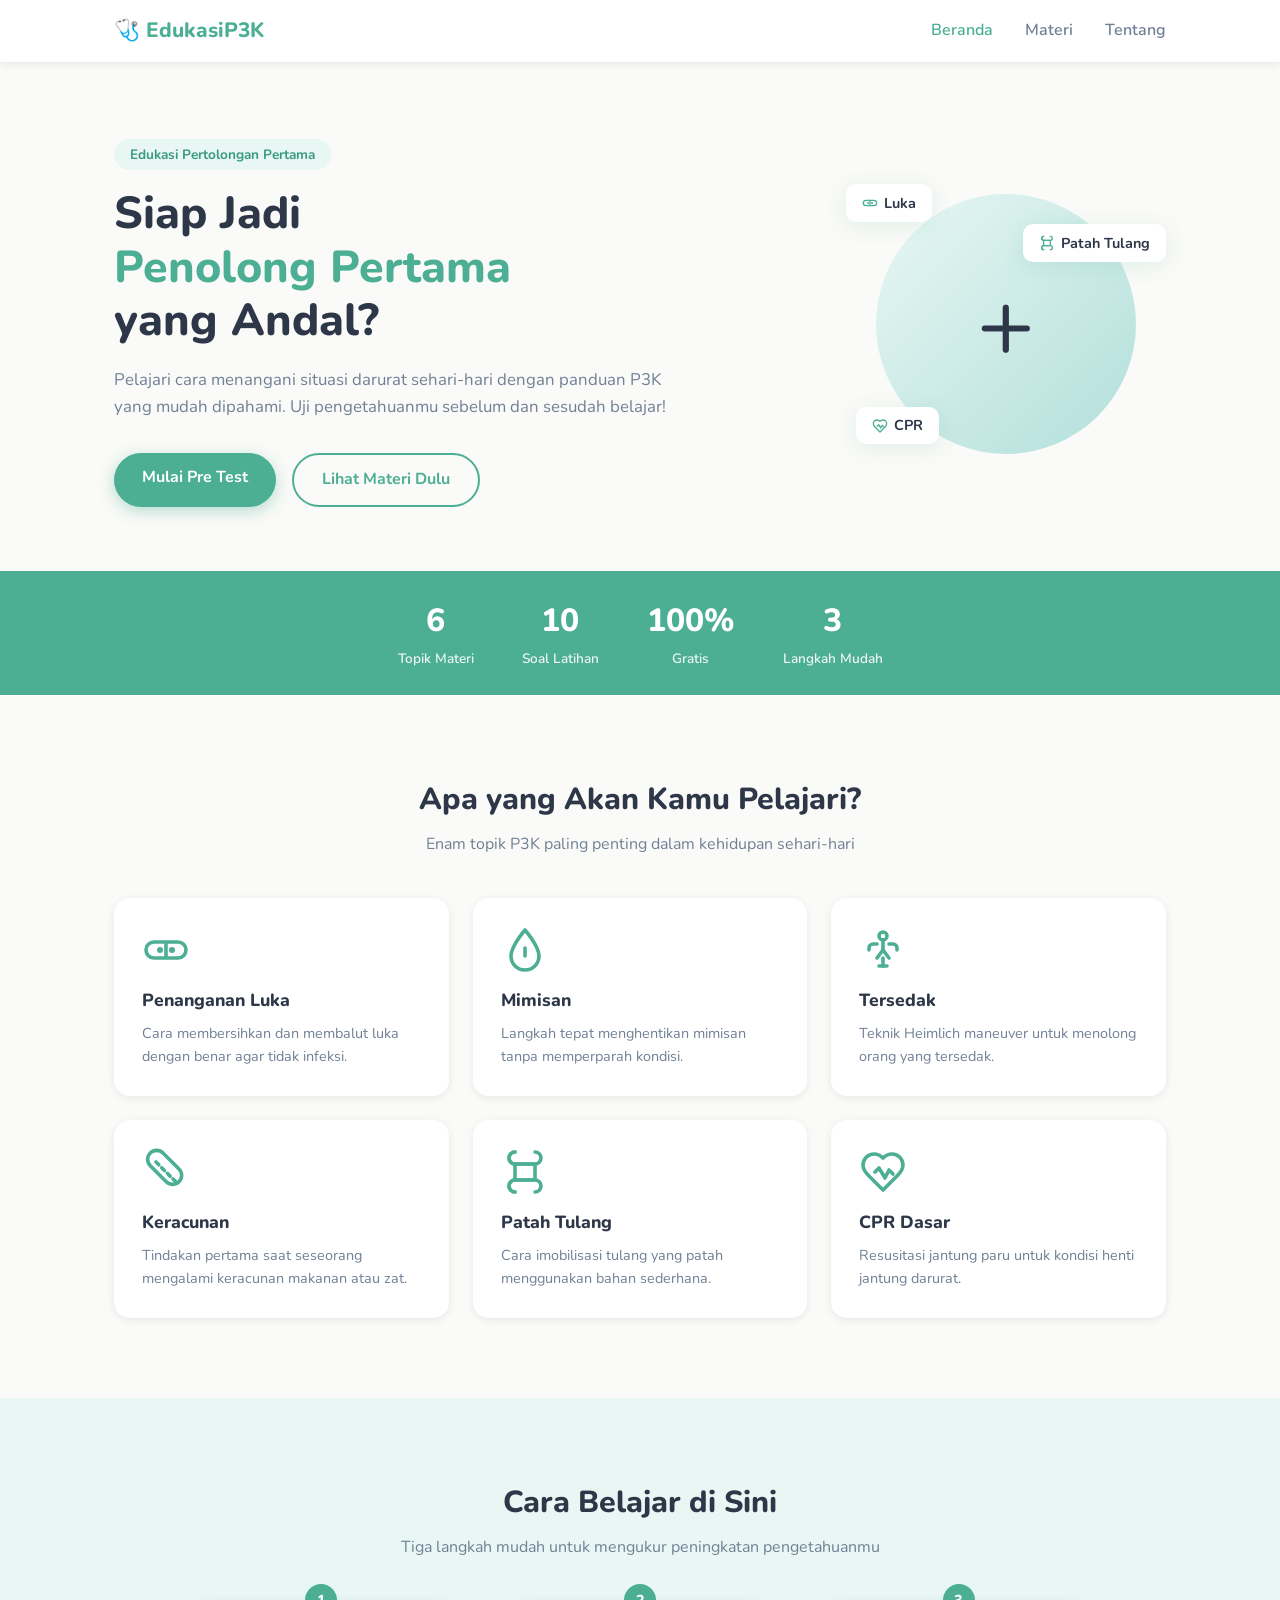
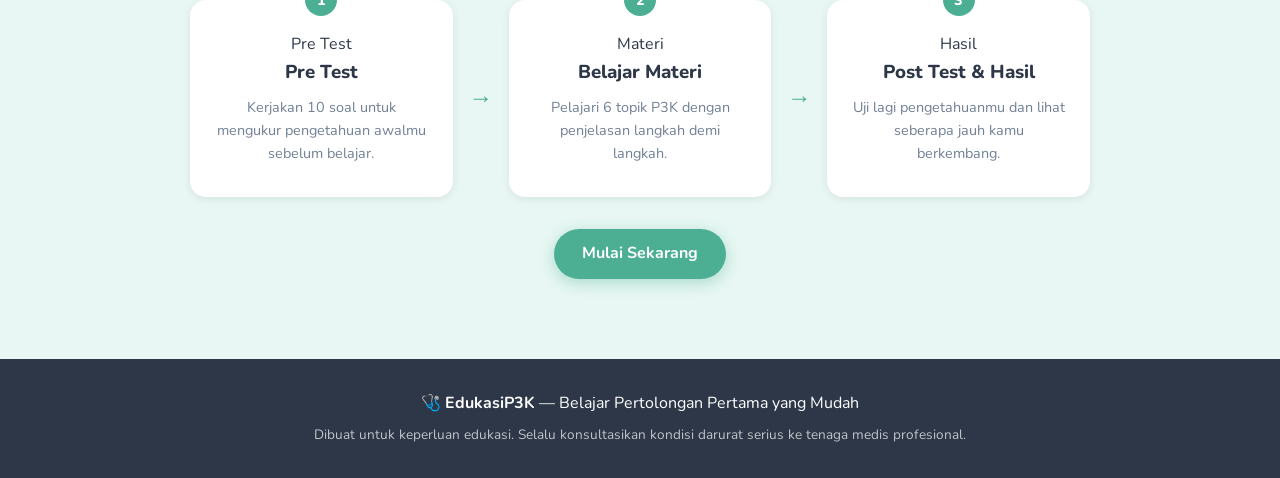
==== index.html @ 491ffc43 "first commit" ====
<!DOCTYPE html>
<html lang="id">
<head>
  <meta charset="UTF-8" />
  <meta name="viewport" content="width=device-width, initial-scale=1.0" />
  <title>EdukasiP3K – Belajar Pertolongan Pertama</title>
  <link rel="preconnect" href="https://fonts.googleapis.com" />
  <link href="https://fonts.googleapis.com/css2?family=Nunito:wght@400;600;700;800&display=swap" rel="stylesheet" />
  <link rel="stylesheet" href="style.css" />
</head>
<body>
  <nav class="navbar">
    <div class="nav-container">
      <a href="index.html" class="nav-logo">🩺 EdukasiP3K</a>
      <ul class="nav-menu">
        <li><a href="index.html" class="active">Beranda</a></li>
        <li><a href="materi.html">Materi</a></li>
        <li><a href="#tentang">Tentang</a></li>
      </ul>
      <button class="hamburger" onclick="toggleMenu()">&#9776;</button>
    </div>
  </nav>

  <section class="hero">
    <div class="hero-content">
      <span class="hero-badge">Edukasi Pertolongan Pertama</span>
      <h1>Siap Jadi<br /><span class="highlight">Penolong Pertama</span><br />yang Andal?</h1>
      <p>Pelajari cara menangani situasi darurat sehari-hari dengan panduan P3K yang mudah dipahami. Uji pengetahuanmu sebelum dan sesudah belajar!</p>
      <div class="hero-actions">
        <a href="pretest.html" class="btn btn-primary">Mulai Pre Test</a>
        <a href="materi.html" class="btn btn-outline">Lihat Materi Dulu</a>
      </div>
    </div>
    <div class="hero-illustration">
      <div class="illus-circle">
        <span class="illus-emoji">+</span>
      </div>
      <div class="floating-card card-1">
        <svg xmlns="http://www.w3.org/2000/svg" width="16" height="16" viewBox="0 0 24 24" fill="none" stroke="currentColor" stroke-width="2" stroke-linecap="round" stroke-linejoin="round"><rect x="2" y="8" width="20" height="8" rx="4"/><line x1="9" y1="12" x2="9.01" y2="12" stroke-width="3"/><line x1="15" y1="12" x2="15.01" y2="12" stroke-width="3"/><line x1="12" y1="9" x2="12" y2="15"/></svg>
        Luka
      </div>
      <div class="floating-card card-2">
        <svg xmlns="http://www.w3.org/2000/svg" width="16" height="16" viewBox="0 0 24 24" fill="none" stroke="currentColor" stroke-width="2" stroke-linecap="round" stroke-linejoin="round"><path d="M19 14c1.49-1.46 3-3.21 3-5.5A5.5 5.5 0 0 0 16.5 3c-1.76 0-3 .5-4.5 2-1.5-1.5-2.74-2-4.5-2A5.5 5.5 0 0 0 2 8.5c0 2.3 1.5 4.05 3 5.5l7 7z"/><polyline points="8 12 10 10 13 15 15 11 17 13"/></svg>
        CPR
      </div>
      <div class="floating-card card-3">
        <svg xmlns="http://www.w3.org/2000/svg" width="16" height="16" viewBox="0 0 24 24" fill="none" stroke="currentColor" stroke-width="2" stroke-linecap="round" stroke-linejoin="round"><path d="M17 2a3 3 0 0 1 0 6H7a3 3 0 0 1 0-6"/><path d="M7 2a3 3 0 0 0 0 6"/><path d="M17 22a3 3 0 0 0 0-6H7a3 3 0 0 0 0 6"/><path d="M7 22a3 3 0 0 1 0-6"/><rect x="7" y="8" width="10" height="8" rx="1"/></svg>
        Patah Tulang
      </div>
    </div>
  </section>

  <section class="stats-bar">
    <div class="stat-item"><span class="stat-num">6</span><span class="stat-label">Topik Materi</span></div>
    <div class="stat-item"><span class="stat-num">10</span><span class="stat-label">Soal Latihan</span></div>
    <div class="stat-item"><span class="stat-num">100%</span><span class="stat-label">Gratis</span></div>
    <div class="stat-item"><span class="stat-num">3</span><span class="stat-label">Langkah Mudah</span></div>
  </section>

  <section class="features" id="tentang">
    <div class="section-header">
      <h2>Apa yang Akan Kamu Pelajari?</h2>
      <p>Enam topik P3K paling penting dalam kehidupan sehari-hari</p>
    </div>
    <div class="feature-grid">
      <div class="feature-card">
        <div class="feature-icon">
          <!-- Bandage / wound -->
          <svg xmlns="http://www.w3.org/2000/svg" viewBox="0 0 24 24" fill="none" stroke="currentColor" stroke-width="1.8" stroke-linecap="round" stroke-linejoin="round">
            <rect x="2" y="8" width="20" height="8" rx="4"/>
            <line x1="9" y1="12" x2="9.01" y2="12" stroke-width="3"/>
            <line x1="15" y1="12" x2="15.01" y2="12" stroke-width="3"/>
            <line x1="12" y1="9" x2="12" y2="15"/>
          </svg>
        </div>
        <h3>Penanganan Luka</h3>
        <p>Cara membersihkan dan membalut luka dengan benar agar tidak infeksi.</p>
      </div>
      <div class="feature-card">
        <div class="feature-icon">
          <!-- Droplet / nose bleed -->
          <svg xmlns="http://www.w3.org/2000/svg" viewBox="0 0 24 24" fill="none" stroke="currentColor" stroke-width="1.8" stroke-linecap="round" stroke-linejoin="round">
            <path d="M12 2C12 2 5 10 5 15a7 7 0 0 0 14 0C19 10 12 2 12 2z"/>
            <path d="M12 15v-4"/>
          </svg>
        </div>
        <h3>Mimisan</h3>
        <p>Langkah tepat menghentikan mimisan tanpa memperparah kondisi.</p>
      </div>
      <div class="feature-card">
        <div class="feature-icon">
          <!-- Airway / choking person -->
          <svg xmlns="http://www.w3.org/2000/svg" viewBox="0 0 24 24" fill="none" stroke="currentColor" stroke-width="1.8" stroke-linecap="round" stroke-linejoin="round">
            <circle cx="12" cy="5" r="2"/>
            <path d="M12 7v5l-3 4"/>
            <path d="M12 12l3 4"/>
            <path d="M9 9H7a2 2 0 0 0-2 2v1"/>
            <path d="M15 9h2a2 2 0 0 1 2 2v1"/>
            <path d="M10 20h4"/>
            <path d="M12 16v4"/>
          </svg>
        </div>
        <h3>Tersedak</h3>
        <p>Teknik Heimlich maneuver untuk menolong orang yang tersedak.</p>
      </div>
      <div class="feature-card">
        <div class="feature-icon">
          <!-- Pill / poison -->
          <svg xmlns="http://www.w3.org/2000/svg" viewBox="0 0 24 24" fill="none" stroke="currentColor" stroke-width="1.8" stroke-linecap="round" stroke-linejoin="round">
            <path d="M10.5 2.5a4.5 4.5 0 0 0-6.364 6.364l8 8a4.5 4.5 0 0 0 6.364-6.364z"/>
            <line x1="7" y1="7" x2="17" y2="17" stroke-dasharray="2 2"/>
          </svg>
        </div>
        <h3>Keracunan</h3>
        <p>Tindakan pertama saat seseorang mengalami keracunan makanan atau zat.</p>
      </div>
      <div class="feature-card">
        <div class="feature-icon">
          <!-- Bone -->
          <svg xmlns="http://www.w3.org/2000/svg" viewBox="0 0 24 24" fill="none" stroke="currentColor" stroke-width="1.8" stroke-linecap="round" stroke-linejoin="round">
            <path d="M17 2a3 3 0 0 1 0 6H7a3 3 0 0 1 0-6"/>
            <path d="M7 2a3 3 0 0 0 0 6"/>
            <path d="M17 22a3 3 0 0 0 0-6H7a3 3 0 0 0 0 6"/>
            <path d="M7 22a3 3 0 0 1 0-6"/>
            <rect x="7" y="8" width="10" height="8" rx="1"/>
          </svg>
        </div>
        <h3>Patah Tulang</h3>
        <p>Cara imobilisasi tulang yang patah menggunakan bahan sederhana.</p>
      </div>
      <div class="feature-card">
        <div class="feature-icon">
          <!-- Heart pulse / CPR -->
          <svg xmlns="http://www.w3.org/2000/svg" viewBox="0 0 24 24" fill="none" stroke="currentColor" stroke-width="1.8" stroke-linecap="round" stroke-linejoin="round">
            <path d="M19 14c1.49-1.46 3-3.21 3-5.5A5.5 5.5 0 0 0 16.5 3c-1.76 0-3 .5-4.5 2-1.5-1.5-2.74-2-4.5-2A5.5 5.5 0 0 0 2 8.5c0 2.3 1.5 4.05 3 5.5l7 7z"/>
            <polyline points="8 12 10 10 13 15 15 11 17 13"/>
          </svg>
        </div>
        <h3>CPR Dasar</h3>
        <p>Resusitasi jantung paru untuk kondisi henti jantung darurat.</p>
      </div>
    </div>
  </section>

  <section class="flow-section">
    <div class="section-header">
      <h2>Cara Belajar di Sini</h2>
      <p>Tiga langkah mudah untuk mengukur peningkatan pengetahuanmu</p>
    </div>
    <div class="flow-steps">
      <div class="flow-step">
        <div class="step-number">1</div>
        <div class="step-icon-label">Pre Test</div>
        <h3>Pre Test</h3>
        <p>Kerjakan 10 soal untuk mengukur pengetahuan awalmu sebelum belajar.</p>
      </div>
      <div class="flow-arrow">→</div>
      <div class="flow-step">
        <div class="step-number">2</div>
        <div class="step-icon-label">Materi</div>
        <h3>Belajar Materi</h3>
        <p>Pelajari 6 topik P3K dengan penjelasan langkah demi langkah.</p>
      </div>
      <div class="flow-arrow">→</div>
      <div class="flow-step">
        <div class="step-number">3</div>
        <div class="step-icon-label">Hasil</div>
        <h3>Post Test & Hasil</h3>
        <p>Uji lagi pengetahuanmu dan lihat seberapa jauh kamu berkembang.</p>
      </div>
    </div>
    <div style="text-align:center;margin-top:2rem;">
      <a href="pretest.html" class="btn btn-primary">Mulai Sekarang</a>
    </div>
  </section>

  <footer class="footer">
    <p><strong>🩺 EdukasiP3K</strong> — Belajar Pertolongan Pertama yang Mudah</p>
    <p style="margin-top:.5rem;opacity:.7;font-size:.85rem;">Dibuat untuk keperluan edukasi. Selalu konsultasikan kondisi darurat serius ke tenaga medis profesional.</p>
  </footer>

  <script>
    function toggleMenu() {
      document.querySelector('.nav-menu').classList.toggle('open');
    }
  </script>
</body>
</html>
---- style.css ----
/* ===== RESET & BASE ===== */
*, *::before, *::after { box-sizing: border-box; margin: 0; padding: 0; }

:root {
  --green: #4CAF93;
  --green-dark: #3a9a7e;
  --green-light: #e8f7f3;
  --green-mid: #b2dfdb;
  --cream: #fafaf8;
  --white: #ffffff;
  --text: #2d3748;
  --text-light: #718096;
  --shadow: 0 4px 20px rgba(76,175,147,.15);
  --shadow-sm: 0 2px 8px rgba(0,0,0,.08);
  --radius: 16px;
  --radius-sm: 10px;
}

body {
  font-family: 'Nunito', sans-serif;
  background: var(--cream);
  color: var(--text);
  line-height: 1.6;
}

a { text-decoration: none; color: inherit; }
ul { list-style: none; }
img { max-width: 100%; }

/* ===== NAVBAR ===== */
.navbar {
  background: var(--white);
  box-shadow: var(--shadow-sm);
  position: sticky; top: 0; z-index: 100;
}
.nav-container {
  max-width: 1100px; margin: 0 auto;
  display: flex; align-items: center; justify-content: space-between;
  padding: .9rem 1.5rem;
}
.nav-logo { font-size: 1.3rem; font-weight: 800; color: var(--green); }
.nav-menu { display: flex; gap: 2rem; }
.nav-menu a { font-weight: 600; color: var(--text-light); transition: color .2s; }
.nav-menu a:hover, .nav-menu a.active { color: var(--green); }
.hamburger { display: none; background: none; border: none; font-size: 1.5rem; cursor: pointer; color: var(--text); }

@media(max-width:640px){
  .hamburger { display: block; }
  .nav-menu { display: none; flex-direction: column; position: absolute; top: 60px; left: 0; right: 0; background: var(--white); padding: 1rem 1.5rem; box-shadow: var(--shadow-sm); gap: 1rem; }
  .nav-menu.open { display: flex; }
}

/* ===== BUTTONS ===== */
.btn {
  display: inline-block; padding: .75rem 1.75rem;
  border-radius: 50px; font-weight: 700; font-size: 1rem;
  cursor: pointer; border: none; transition: all .2s; font-family: inherit;
}
.btn-primary { background: var(--green); color: var(--white); box-shadow: 0 4px 15px rgba(76,175,147,.4); }
.btn-primary:hover { background: var(--green-dark); transform: translateY(-2px); box-shadow: 0 6px 20px rgba(76,175,147,.5); }
.btn-outline { background: transparent; color: var(--green); border: 2px solid var(--green); }
.btn-outline:hover { background: var(--green-light); }
.btn-secondary { background: var(--green-light); color: var(--green-dark); }
.btn-secondary:hover { background: var(--green-mid); }
.btn:disabled { opacity: .5; cursor: not-allowed; transform: none !important; }

/* ===== HERO ===== */
.hero {
  max-width: 1100px; margin: 0 auto;
  display: flex; align-items: center; justify-content: space-between;
  gap: 2rem; padding: 5rem 1.5rem 4rem;
}
.hero-content { flex: 1; max-width: 560px; }
.hero-badge { background: var(--green-light); color: var(--green-dark); padding: .35rem 1rem; border-radius: 50px; font-size: .85rem; font-weight: 700; }
.hero-content h1 { font-size: 2.8rem; font-weight: 800; line-height: 1.2; margin: 1.2rem 0; }
.highlight { color: var(--green); }
.hero-content p { color: var(--text-light); font-size: 1.05rem; margin-bottom: 2rem; }
.hero-actions { display: flex; gap: 1rem; flex-wrap: wrap; }

.hero-illustration { position: relative; flex: 0 0 320px; height: 320px; }
.illus-circle {
  width: 260px; height: 260px; border-radius: 50%;
  background: linear-gradient(135deg, var(--green-light), var(--green-mid));
  display: flex; align-items: center; justify-content: center;
  margin: 30px auto 0;
}
.illus-emoji { font-size: 6rem; }
.floating-card {
  position: absolute; background: var(--white); border-radius: var(--radius-sm);
  padding: .45rem 1rem; font-weight: 700; font-size: .9rem;
  box-shadow: var(--shadow); animation: float 3s ease-in-out infinite;
  display: flex; align-items: center; gap: .4rem; color: var(--text);
}
.floating-card svg { color: var(--green); flex-shrink: 0; }
.card-1 { top: 20px; left: 0; animation-delay: 0s; }
.card-2 { bottom: 40px; left: 10px; animation-delay: 1s; }
.card-3 { top: 60px; right: 0; animation-delay: 2s; }
@keyframes float { 0%,100%{ transform: translateY(0); } 50%{ transform: translateY(-10px); } }

@media(max-width:768px){
  .hero { flex-direction: column; padding: 3rem 1.5rem 2rem; text-align: center; }
  .hero-content h1 { font-size: 2rem; }
  .hero-actions { justify-content: center; }
  .hero-illustration { display: none; }
}

/* ===== STATS BAR ===== */
.stats-bar {
  background: var(--green);
  display: flex; justify-content: center; gap: 3rem; flex-wrap: wrap;
  padding: 1.5rem 1.5rem;
}
.stat-item { text-align: center; color: var(--white); }
.stat-num { display: block; font-size: 2rem; font-weight: 800; }
.stat-label { font-size: .85rem; opacity: .9; font-weight: 600; }

/* ===== SECTION HEADER ===== */
.section-header { text-align: center; margin-bottom: 2.5rem; }
.section-header h2 { font-size: 1.9rem; font-weight: 800; margin-bottom: .5rem; }
.section-header p { color: var(--text-light); font-size: 1rem; }

/* ===== FEATURES ===== */
.features { max-width: 1100px; margin: 0 auto; padding: 5rem 1.5rem; }
.feature-grid { display: grid; grid-template-columns: repeat(auto-fit, minmax(260px, 1fr)); gap: 1.5rem; }
.feature-card {
  background: var(--white); border-radius: var(--radius);
  padding: 1.75rem; box-shadow: var(--shadow-sm);
  transition: transform .2s, box-shadow .2s;
}
.feature-card:hover { transform: translateY(-4px); box-shadow: var(--shadow); }
.feature-icon { width: 48px; height: 48px; margin-bottom: .75rem; color: var(--green); }
.feature-icon svg { width: 100%; height: 100%; }
.feature-card h3 { font-size: 1.1rem; font-weight: 800; margin-bottom: .5rem; }
.feature-card p { color: var(--text-light); font-size: .9rem; }

/* ===== FLOW SECTION ===== */
.flow-section { background: var(--green-light); padding: 5rem 1.5rem; }
.flow-steps {
  max-width: 900px; margin: 0 auto;
  display: flex; align-items: center; justify-content: center; gap: 1rem; flex-wrap: wrap;
}
.flow-step {
  background: var(--white); border-radius: var(--radius);
  padding: 2rem 1.5rem; text-align: center; flex: 1; min-width: 200px;
  box-shadow: var(--shadow-sm); position: relative;
}
.step-number {
  position: absolute; top: -16px; left: 50%; transform: translateX(-50%);
  background: var(--green); color: var(--white);
  width: 32px; height: 32px; border-radius: 50%;
  display: flex; align-items: center; justify-content: center;
  font-weight: 800; font-size: .9rem;
}
.step-icon { font-size: 2.2rem; margin-bottom: .75rem; }
.flow-step h3 { font-weight: 800; margin-bottom: .5rem; }
.flow-step p { color: var(--text-light); font-size: .9rem; }
.flow-arrow { font-size: 1.5rem; color: var(--green); font-weight: 800; }
@media(max-width:640px){ .flow-arrow { transform: rotate(90deg); } }

/* ===== FOOTER ===== */
.footer {
  background: var(--text); color: var(--white);
  text-align: center; padding: 2rem 1.5rem;
}

/* ===== PAGE HEADER ===== */
.page-header {
  background: linear-gradient(135deg, var(--green), var(--green-dark));
  color: var(--white); text-align: center; padding: 3rem 1.5rem;
}
.page-header h1 { font-size: 2rem; font-weight: 800; }
.page-header p { opacity: .9; margin-top: .5rem; }

/* ===== TEST CONTAINER ===== */
.test-container { max-width: 760px; margin: 0 auto; padding: 2.5rem 1.5rem; }

/* TIMER */
.timer-box {
  background: var(--white); border-radius: var(--radius);
  display: flex; align-items: center; justify-content: space-between;
  padding: 1rem 1.5rem; margin-bottom: 1.5rem; box-shadow: var(--shadow-sm);
}
.timer-box .label { font-weight: 700; color: var(--text-light); }
#timer { font-size: 1.4rem; font-weight: 800; color: var(--green); }
#timer.urgent { color: #e53e3e; animation: pulse .6s ease-in-out infinite; }
@keyframes pulse { 0%,100%{ opacity:1 } 50%{ opacity:.5 } }

/* PROGRESS */
.progress-bar-wrap { background: var(--green-light); border-radius: 50px; height: 8px; margin-bottom: .5rem; overflow: hidden; }
.progress-bar-fill { height: 100%; background: var(--green); border-radius: 50px; transition: width .4s; }
.progress-label { font-size: .85rem; color: var(--text-light); font-weight: 600; margin-bottom: 2rem; }

/* QUESTION CARD */
.question-card {
  background: var(--white); border-radius: var(--radius);
  padding: 2rem; box-shadow: var(--shadow-sm); margin-bottom: 1.5rem;
  display: none;
}
.question-card.active { display: block; }
.q-number { font-size: .8rem; font-weight: 700; color: var(--green); text-transform: uppercase; letter-spacing: 1px; }
.q-text { font-size: 1.1rem; font-weight: 700; margin: .75rem 0 1.25rem; }
.options { display: flex; flex-direction: column; gap: .75rem; }
.option-label {
  display: flex; align-items: center; gap: .75rem;
  background: var(--cream); border: 2px solid transparent;
  border-radius: var(--radius-sm); padding: .85rem 1rem;
  cursor: pointer; font-weight: 600; transition: all .15s;
}
.option-label:hover { border-color: var(--green-mid); background: var(--green-light); }
.option-label input { display: none; }
.option-label.selected { border-color: var(--green); background: var(--green-light); color: var(--green-dark); }
.option-dot {
  width: 22px; height: 22px; border-radius: 50%;
  border: 2px solid var(--green-mid); background: var(--white);
  flex-shrink: 0; display: flex; align-items: center; justify-content: center;
  font-size: .7rem; transition: all .15s;
}
.option-label.selected .option-dot { background: var(--green); border-color: var(--green); color: var(--white); }

/* NAV BUTTONS */
.q-nav { display: flex; justify-content: space-between; gap: 1rem; margin-top: 1.5rem; }

/* SUBMIT AREA */
.submit-area { text-align: center; padding: 1rem 0 2rem; }
.submit-area .btn { padding: 1rem 2.5rem; font-size: 1.1rem; }

/* ===== MATERI ===== */
.materi-container { max-width: 1000px; margin: 0 auto; padding: 2.5rem 1.5rem; }
.topic-tabs { display: flex; gap: .75rem; flex-wrap: wrap; margin-bottom: 2rem; justify-content: center; }
.tab-btn {
  padding: .55rem 1.2rem; border-radius: 50px;
  border: 2px solid var(--green-mid); background: var(--white);
  font-family: inherit; font-weight: 700; font-size: .9rem; cursor: pointer;
  transition: all .2s; color: var(--text-light);
}
.tab-btn:hover, .tab-btn.active { background: var(--green); border-color: var(--green); color: var(--white); }

.topic-panel { display: none; }
.topic-panel.active { display: block; }

.topic-card {
  background: var(--white); border-radius: var(--radius);
  padding: 2.5rem; box-shadow: var(--shadow-sm);
}
.topic-card-header { display: flex; align-items: center; gap: 1rem; margin-bottom: 1.5rem; }
.topic-emoji { display:flex; align-items:center; justify-content:center; width:56px; height:56px; background:var(--green-light); border-radius:14px; color:var(--green); flex-shrink:0; }
.topic-emoji svg { width:28px; height:28px; }
.topic-card-header h2 { font-size: 1.6rem; font-weight: 800; }

.topic-desc { color: var(--text-light); margin-bottom: 2rem; font-size: 1rem; }

.steps-title { font-weight: 800; font-size: 1rem; margin-bottom: 1rem; color: var(--green-dark); }
.steps-list { display: flex; flex-direction: column; gap: .75rem; }
.step-item {
  display: flex; gap: 1rem; align-items: flex-start;
  background: var(--green-light); border-radius: var(--radius-sm); padding: 1rem;
}
.step-num {
  background: var(--green); color: var(--white);
  width: 28px; height: 28px; border-radius: 50%;
  display: flex; align-items: center; justify-content: center;
  font-weight: 800; font-size: .85rem; flex-shrink: 0; margin-top: 1px;
}
.step-text { font-weight: 600; }
.step-note { font-size: .85rem; color: var(--text-light); margin-top: .25rem; }

.warning-box {
  background: #fff8e1; border-left: 4px solid #f6c90e;
  border-radius: var(--radius-sm); padding: 1rem 1.25rem;
  margin-top: 1.5rem; font-size: .9rem;
}
.warning-box strong { color: #b7791f; }

/* ===== SUMBER & VIDEO ===== */
.sumber-section { margin-top: 2rem; border-top: 1px solid var(--green-light); padding-top: 1.5rem; }
.sumber-title { font-weight: 800; font-size: .95rem; color: var(--text); margin-bottom: 1rem; }

.video-wrap { position: relative; padding-bottom: 56.25%; height: 0; border-radius: var(--radius-sm); overflow: hidden; margin-bottom: 1.25rem; }
.video-wrap iframe { position: absolute; top: 0; left: 0; width: 100%; height: 100%; border: 0; }

.ref-links { display: flex; flex-direction: column; gap: .5rem; }
.ref-link {
  display: flex; align-items: center; gap: .6rem;
  padding: .65rem 1rem; border-radius: var(--radius-sm);
  background: var(--cream); border: 1px solid var(--green-light);
  font-size: .88rem; font-weight: 600; color: var(--green-dark);
  text-decoration: none; transition: background .15s;
}
.ref-link:hover { background: var(--green-light); }
.ref-link svg { flex-shrink: 0; color: var(--green); }

.materi-cta { text-align: center; margin-top: 3rem; padding: 2rem; background: var(--green-light); border-radius: var(--radius); }
.materi-cta h3 { font-size: 1.3rem; font-weight: 800; margin-bottom: .5rem; }
.materi-cta p { color: var(--text-light); margin-bottom: 1.25rem; }

/* ===== HASIL ===== */
.hasil-container { max-width: 700px; margin: 0 auto; padding: 2.5rem 1.5rem; }
.score-card {
  background: var(--white); border-radius: var(--radius);
  padding: 2.5rem; box-shadow: var(--shadow-sm); text-align: center; margin-bottom: 1.5rem;
}
.score-emoji { font-size: 4rem; margin-bottom: 1rem; }
.score-card h2 { font-size: 1.5rem; font-weight: 800; margin-bottom: .5rem; }
.score-card .verdict { color: var(--text-light); margin-bottom: 2rem; }

.score-compare { display: flex; gap: 1.5rem; justify-content: center; flex-wrap: wrap; margin-bottom: 2rem; }
.score-box { flex: 1; min-width: 120px; background: var(--green-light); border-radius: var(--radius-sm); padding: 1.25rem; }
.score-box .label { font-size: .8rem; font-weight: 700; color: var(--text-light); text-transform: uppercase; letter-spacing: 1px; }
.score-box .value { font-size: 2.5rem; font-weight: 800; color: var(--green-dark); }

.progress-section { margin-top: 1.5rem; text-align: left; }
.progress-row { margin-bottom: 1rem; }
.progress-row .prog-label { display: flex; justify-content: space-between; font-weight: 700; font-size: .9rem; margin-bottom: .4rem; }
.prog-bar-wrap { background: var(--green-light); border-radius: 50px; height: 12px; overflow: hidden; }
.prog-bar { height: 100%; border-radius: 50px; transition: width 1s ease; }
.prog-bar.pre { background: #b2dfdb; }
.prog-bar.post { background: var(--green); }

.improvement-box {
  background: linear-gradient(135deg, var(--green), var(--green-dark));
  color: var(--white); border-radius: var(--radius);
  padding: 1.5rem 2rem; text-align: center; margin-bottom: 1.5rem;
}
.improvement-box .delta { font-size: 3rem; font-weight: 800; }
.improvement-box p { opacity: .9; margin-top: .25rem; }

.action-buttons { display: flex; gap: 1rem; justify-content: center; flex-wrap: wrap; }
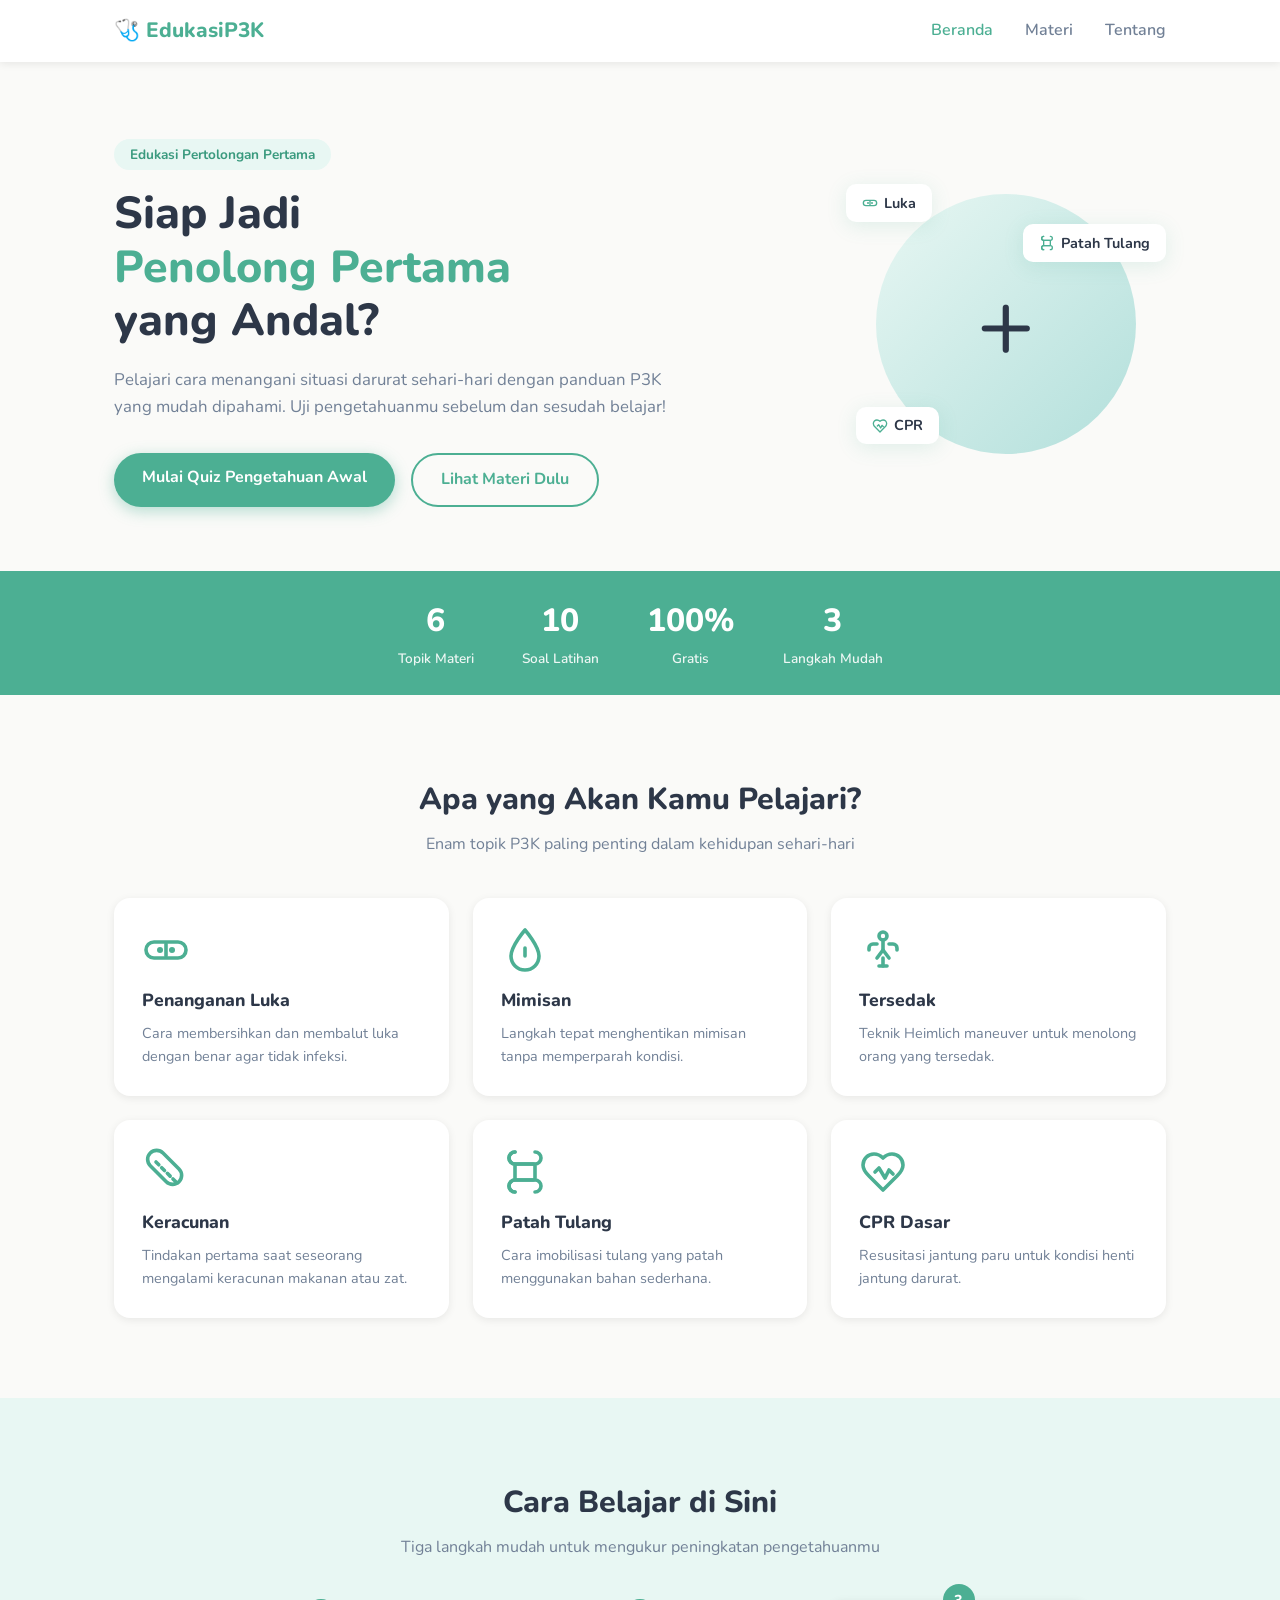
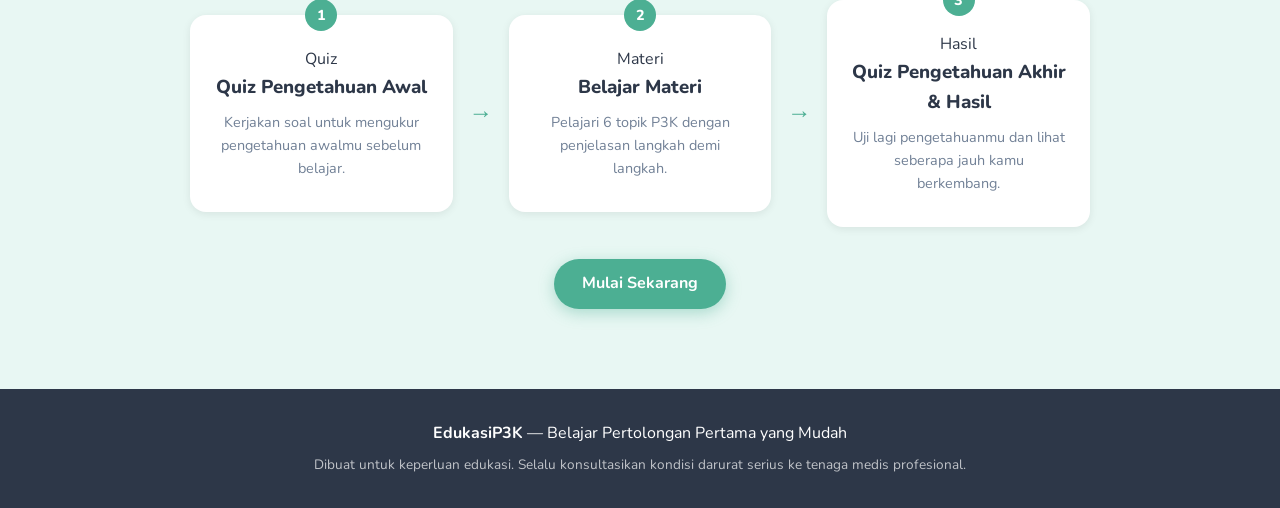
==== commit a743631b: "Update quiz terminology and content across multiple files for consistency" ====
--- a/index.html
+++ b/index.html
@@ -27,7 +27,7 @@
       <h1>Siap Jadi<br /><span class="highlight">Penolong Pertama</span><br />yang Andal?</h1>
       <p>Pelajari cara menangani situasi darurat sehari-hari dengan panduan P3K yang mudah dipahami. Uji pengetahuanmu sebelum dan sesudah belajar!</p>
       <div class="hero-actions">
-        <a href="pretest.html" class="btn btn-primary">Mulai Pre Test</a>
+        <a href="pretest.html" class="btn btn-primary">Mulai Quiz Pengetahuan Awal</a>
         <a href="materi.html" class="btn btn-outline">Lihat Materi Dulu</a>
       </div>
     </div>
@@ -150,9 +150,9 @@
     <div class="flow-steps">
       <div class="flow-step">
         <div class="step-number">1</div>
-        <div class="step-icon-label">Pre Test</div>
-        <h3>Pre Test</h3>
-        <p>Kerjakan 10 soal untuk mengukur pengetahuan awalmu sebelum belajar.</p>
+        <div class="step-icon-label">Quiz</div>
+        <h3>Quiz Pengetahuan Awal</h3>
+        <p>Kerjakan soal untuk mengukur pengetahuan awalmu sebelum belajar.</p>
       </div>
       <div class="flow-arrow">→</div>
       <div class="flow-step">
@@ -165,7 +165,7 @@
       <div class="flow-step">
         <div class="step-number">3</div>
         <div class="step-icon-label">Hasil</div>
-        <h3>Post Test & Hasil</h3>
+        <h3>Quiz Pengetahuan Akhir & Hasil</h3>
         <p>Uji lagi pengetahuanmu dan lihat seberapa jauh kamu berkembang.</p>
       </div>
     </div>
@@ -175,7 +175,7 @@
   </section>
 
   <footer class="footer">
-    <p><strong>🩺 EdukasiP3K</strong> — Belajar Pertolongan Pertama yang Mudah</p>
+    <p><strong>EdukasiP3K</strong> — Belajar Pertolongan Pertama yang Mudah</p>
     <p style="margin-top:.5rem;opacity:.7;font-size:.85rem;">Dibuat untuk keperluan edukasi. Selalu konsultasikan kondisi darurat serius ke tenaga medis profesional.</p>
   </footer>
 
